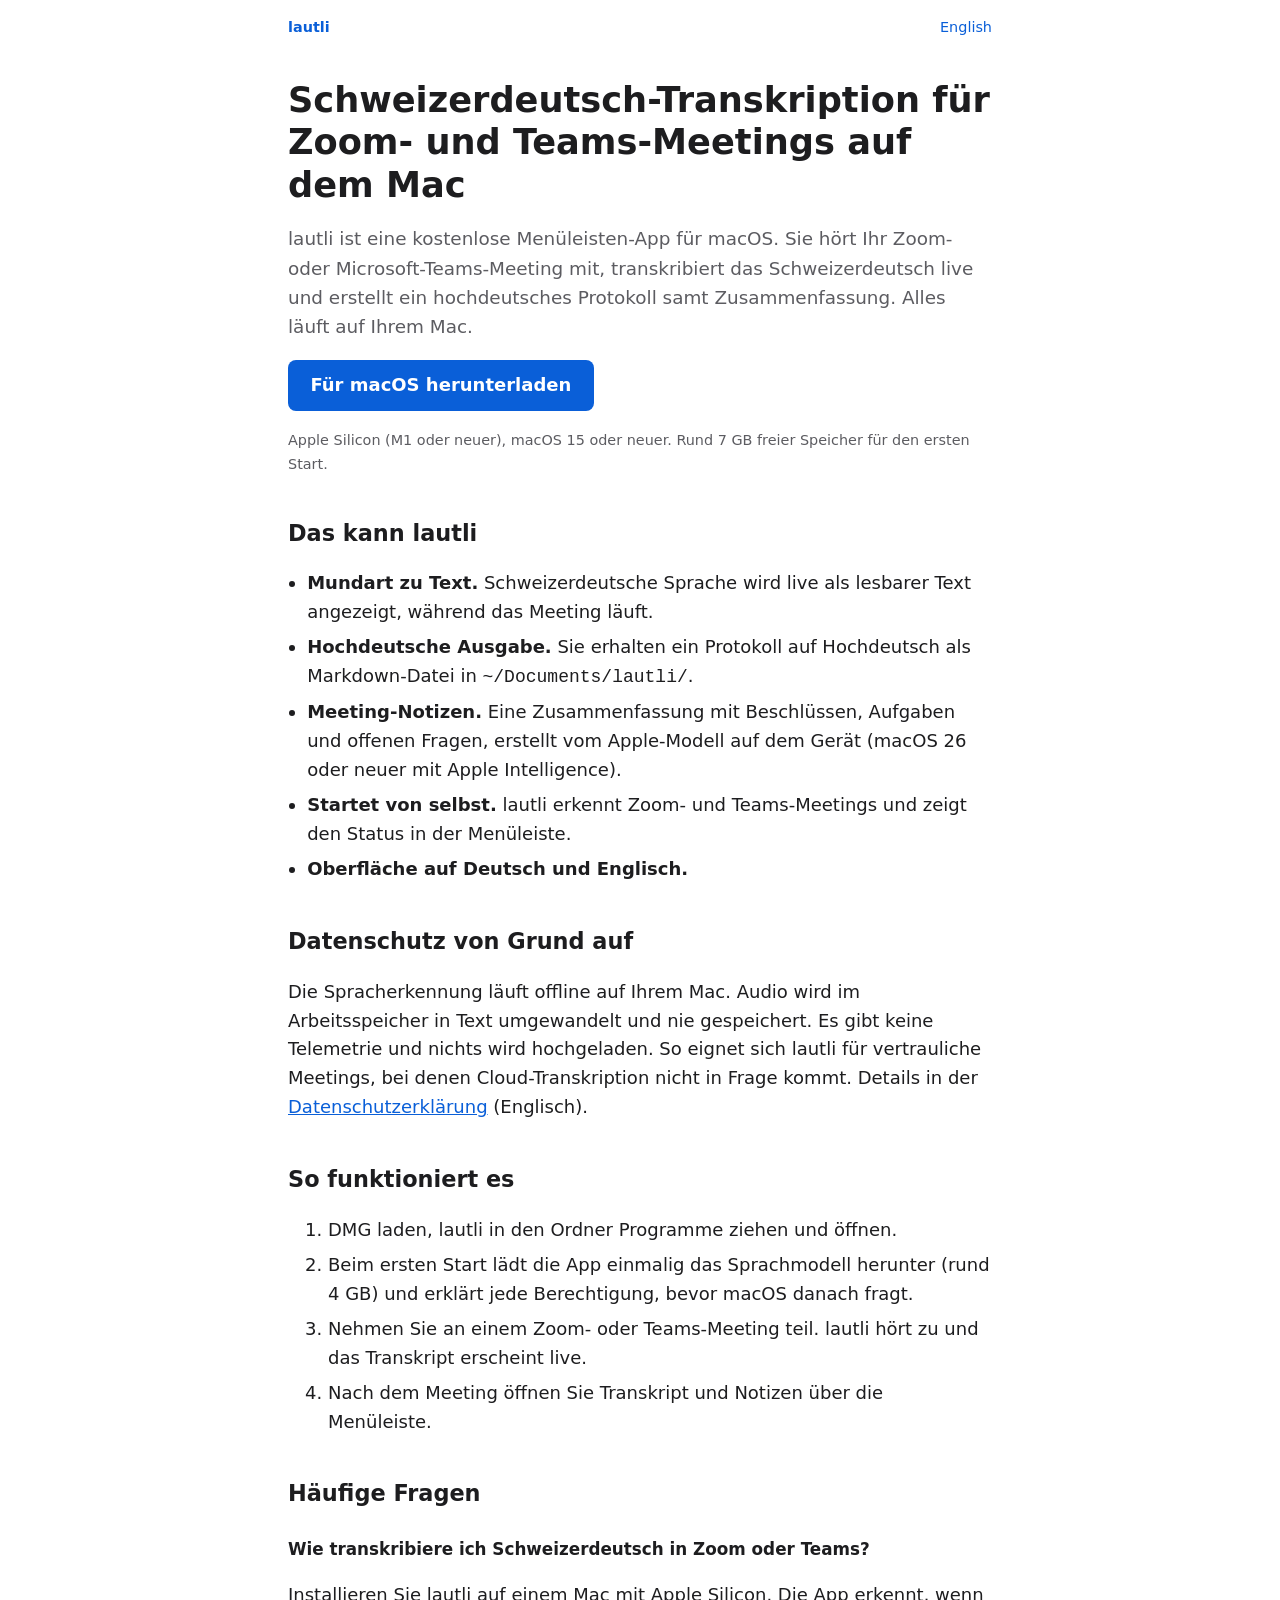
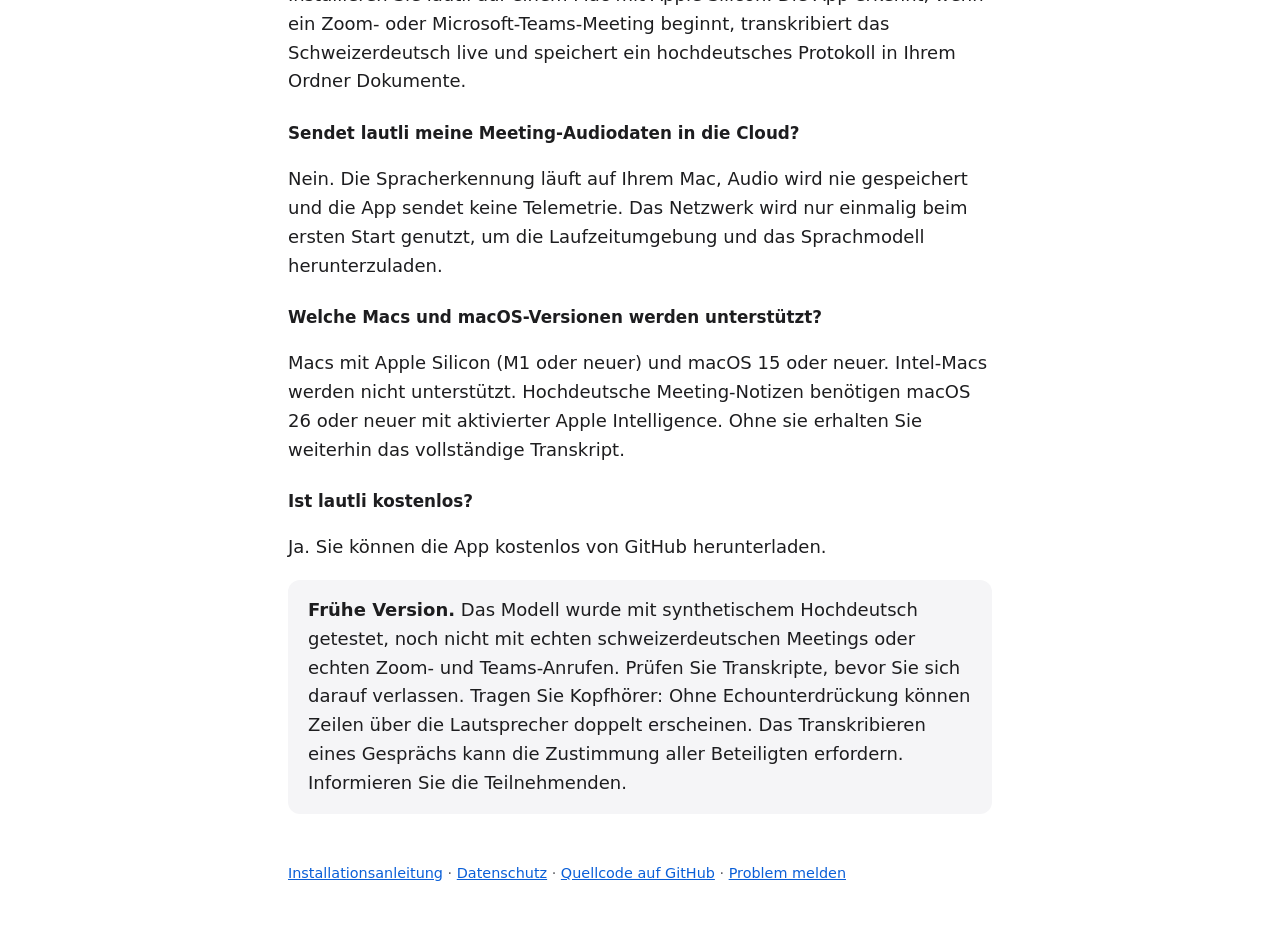
==== docs/de/index.html @ 3ae60685 "feat(docs): add German landing page and SEO metadata - Add a German landing page at docs/de/ and hre" ====
<!doctype html>
<html lang="de">
  <head>
    <meta charset="utf-8" />
    <meta name="viewport" content="width=device-width, initial-scale=1" />
    <meta
      http-equiv="Content-Security-Policy"
      content="default-src 'none'; style-src 'self'; img-src 'self'; base-uri 'none'; form-action 'none'"
    />
    <title>
      lautli: Schweizerdeutsch-Transkription für Zoom und Teams auf dem Mac
    </title>
    <meta
      name="description"
      content="lautli ist eine kostenlose macOS-Menüleisten-App, die Schweizerdeutsch in Zoom- und Microsoft-Teams-Meetings live und offline transkribiert und ein hochdeutsches Protokoll samt Zusammenfassung erstellt. Das Audio verlässt Ihren Mac nie."
    />
    <link rel="canonical" href="https://ameetmadan.github.io/lautli/de/" />
    <link
      rel="alternate"
      hreflang="en"
      href="https://ameetmadan.github.io/lautli/"
    />
    <link
      rel="alternate"
      hreflang="de"
      href="https://ameetmadan.github.io/lautli/de/"
    />
    <link
      rel="alternate"
      hreflang="x-default"
      href="https://ameetmadan.github.io/lautli/"
    />
    <link rel="icon" type="image/png" sizes="32x32" href="../favicon-32.png" />
    <link rel="apple-touch-icon" href="../apple-touch-icon.png" />
    <link rel="stylesheet" href="../style.css" />
    <meta property="og:type" content="website" />
    <meta property="og:site_name" content="lautli" />
    <meta
      property="og:title"
      content="lautli: Schweizerdeutsch-Transkription für Zoom und Teams auf dem Mac"
    />
    <meta
      property="og:description"
      content="Schweizerdeutsche Meetings live und offline transkribieren, mit hochdeutschem Protokoll und Zusammenfassung. Das Audio verlässt Ihren Mac nie."
    />
    <meta property="og:url" content="https://ameetmadan.github.io/lautli/de/" />
    <meta
      property="og:image"
      content="https://ameetmadan.github.io/lautli/icon-512.png"
    />
    <meta property="og:locale" content="de" />
    <meta property="og:locale:alternate" content="en" />
    <meta name="twitter:card" content="summary" />
    <script type="application/ld+json">
      {
        "@context": "https://schema.org",
        "@graph": [
          {
            "@type": "SoftwareApplication",
            "name": "lautli",
            "applicationCategory": "BusinessApplication",
            "operatingSystem": "macOS 15 oder neuer, Apple Silicon",
            "description": "macOS-Menüleisten-App, die Schweizerdeutsch in Zoom- und Microsoft-Teams-Meetings live und auf dem Gerät transkribiert und ein hochdeutsches Protokoll samt Zusammenfassung erstellt.",
            "url": "https://ameetmadan.github.io/lautli/de/",
            "image": "https://ameetmadan.github.io/lautli/icon-512.png",
            "downloadUrl": "https://github.com/ameetmadan/lautli/releases/latest",
            "inLanguage": ["de", "en"],
            "offers": { "@type": "Offer", "price": "0", "priceCurrency": "CHF" }
          },
          {
            "@type": "FAQPage",
            "mainEntity": [
              {
                "@type": "Question",
                "name": "Wie transkribiere ich Schweizerdeutsch in Zoom oder Teams?",
                "acceptedAnswer": {
                  "@type": "Answer",
                  "text": "Installieren Sie lautli auf einem Mac mit Apple Silicon. Die App erkennt, wenn ein Zoom- oder Microsoft-Teams-Meeting beginnt, transkribiert das Schweizerdeutsch live und speichert ein hochdeutsches Protokoll in Ihrem Ordner Dokumente."
                }
              },
              {
                "@type": "Question",
                "name": "Sendet lautli meine Meeting-Audiodaten in die Cloud?",
                "acceptedAnswer": {
                  "@type": "Answer",
                  "text": "Nein. Die Spracherkennung läuft auf Ihrem Mac, Audio wird nie gespeichert und die App sendet keine Telemetrie. Das Netzwerk wird nur einmalig beim ersten Start genutzt, um die Laufzeitumgebung und das Sprachmodell herunterzuladen."
                }
              },
              {
                "@type": "Question",
                "name": "Welche Macs und macOS-Versionen werden unterstützt?",
                "acceptedAnswer": {
                  "@type": "Answer",
                  "text": "Macs mit Apple Silicon (M1 oder neuer) und macOS 15 oder neuer. Intel-Macs werden nicht unterstützt. Hochdeutsche Meeting-Notizen benötigen macOS 26 oder neuer mit aktivierter Apple Intelligence."
                }
              },
              {
                "@type": "Question",
                "name": "Ist lautli kostenlos?",
                "acceptedAnswer": {
                  "@type": "Answer",
                  "text": "Ja. Sie können die App kostenlos von GitHub herunterladen."
                }
              }
            ]
          }
        ]
      }
    </script>
  </head>
  <body>
    <header>
      <a href="./"><strong>lautli</strong></a>
      <nav aria-label="Sprache">
        <a href="../" hreflang="en" lang="en">English</a>
      </nav>
    </header>
    <main>
      <h1>
        Schweizerdeutsch-Transkription für Zoom- und Teams-Meetings auf dem Mac
      </h1>
      <p class="lead">
        lautli ist eine kostenlose Menüleisten-App für macOS. Sie hört Ihr Zoom-
        oder Microsoft-Teams-Meeting mit, transkribiert das Schweizerdeutsch
        live und erstellt ein hochdeutsches Protokoll samt Zusammenfassung.
        Alles läuft auf Ihrem Mac.
      </p>
      <p>
        <a
          class="button"
          href="https://github.com/ameetmadan/lautli/releases/latest"
          >Für macOS herunterladen</a
        >
      </p>
      <p class="note">
        Apple Silicon (M1 oder neuer), macOS 15 oder neuer. Rund 7 GB freier
        Speicher für den ersten Start.
      </p>

      <h2>Das kann lautli</h2>
      <ul>
        <li>
          <strong>Mundart zu Text.</strong> Schweizerdeutsche Sprache wird live
          als lesbarer Text angezeigt, während das Meeting läuft.
        </li>
        <li>
          <strong>Hochdeutsche Ausgabe.</strong> Sie erhalten ein Protokoll auf
          Hochdeutsch als Markdown-Datei in <code>~/Documents/lautli/</code>.
        </li>
        <li>
          <strong>Meeting-Notizen.</strong> Eine Zusammenfassung mit
          Beschlüssen, Aufgaben und offenen Fragen, erstellt vom Apple-Modell
          auf dem Gerät (macOS 26 oder neuer mit Apple Intelligence).
        </li>
        <li>
          <strong>Startet von selbst.</strong> lautli erkennt Zoom- und
          Teams-Meetings und zeigt den Status in der Menüleiste.
        </li>
        <li><strong>Oberfläche auf Deutsch und Englisch.</strong></li>
      </ul>

      <h2>Datenschutz von Grund auf</h2>
      <p>
        Die Spracherkennung läuft offline auf Ihrem Mac. Audio wird im
        Arbeitsspeicher in Text umgewandelt und nie gespeichert. Es gibt keine
        Telemetrie und nichts wird hochgeladen. So eignet sich lautli für
        vertrauliche Meetings, bei denen Cloud-Transkription nicht in Frage
        kommt. Details in der
        <a href="https://github.com/ameetmadan/lautli/blob/main/PRIVACY.md"
          >Datenschutzerklärung</a
        >
        (Englisch).
      </p>

      <h2>So funktioniert es</h2>
      <ol>
        <li>DMG laden, lautli in den Ordner Programme ziehen und öffnen.</li>
        <li>
          Beim ersten Start lädt die App einmalig das Sprachmodell herunter
          (rund 4 GB) und erklärt jede Berechtigung, bevor macOS danach fragt.
        </li>
        <li>
          Nehmen Sie an einem Zoom- oder Teams-Meeting teil. lautli hört zu und
          das Transkript erscheint live.
        </li>
        <li>
          Nach dem Meeting öffnen Sie Transkript und Notizen über die
          Menüleiste.
        </li>
      </ol>

      <h2>Häufige Fragen</h2>
      <h3>Wie transkribiere ich Schweizerdeutsch in Zoom oder Teams?</h3>
      <p>
        Installieren Sie lautli auf einem Mac mit Apple Silicon. Die App
        erkennt, wenn ein Zoom- oder Microsoft-Teams-Meeting beginnt,
        transkribiert das Schweizerdeutsch live und speichert ein hochdeutsches
        Protokoll in Ihrem Ordner Dokumente.
      </p>
      <h3>Sendet lautli meine Meeting-Audiodaten in die Cloud?</h3>
      <p>
        Nein. Die Spracherkennung läuft auf Ihrem Mac, Audio wird nie
        gespeichert und die App sendet keine Telemetrie. Das Netzwerk wird nur
        einmalig beim ersten Start genutzt, um die Laufzeitumgebung und das
        Sprachmodell herunterzuladen.
      </p>
      <h3>Welche Macs und macOS-Versionen werden unterstützt?</h3>
      <p>
        Macs mit Apple Silicon (M1 oder neuer) und macOS 15 oder neuer.
        Intel-Macs werden nicht unterstützt. Hochdeutsche Meeting-Notizen
        benötigen macOS 26 oder neuer mit aktivierter Apple Intelligence. Ohne
        sie erhalten Sie weiterhin das vollständige Transkript.
      </p>
      <h3>Ist lautli kostenlos?</h3>
      <p>Ja. Sie können die App kostenlos von GitHub herunterladen.</p>

      <div class="card">
        <strong>Frühe Version.</strong> Das Modell wurde mit synthetischem
        Hochdeutsch getestet, noch nicht mit echten schweizerdeutschen Meetings
        oder echten Zoom- und Teams-Anrufen. Prüfen Sie Transkripte, bevor Sie
        sich darauf verlassen. Tragen Sie Kopfhörer: Ohne Echounterdrückung
        können Zeilen über die Lautsprecher doppelt erscheinen. Das
        Transkribieren eines Gesprächs kann die Zustimmung aller Beteiligten
        erfordern. Informieren Sie die Teilnehmenden.
      </div>
    </main>
    <footer>
      <a href="https://github.com/ameetmadan/lautli#readme"
        >Installationsanleitung</a
      >
      ·
      <a href="https://github.com/ameetmadan/lautli/blob/main/PRIVACY.md"
        >Datenschutz</a
      >
      ·
      <a href="https://github.com/ameetmadan/lautli">Quellcode auf GitHub</a> ·
      <a href="https://github.com/ameetmadan/lautli/issues">Problem melden</a>
    </footer>
  </body>
</html>
---- docs/style.css ----
:root {
  color-scheme: light dark;
  --fg: #1d1d1f;
  --bg: #fff;
  --muted: #5c5c61;
  --accent: #0a5fd8;
  --card: #f5f5f7;
}
@media (prefers-color-scheme: dark) {
  :root {
    --fg: #f5f5f7;
    --bg: #1d1d1f;
    --muted: #a1a1a6;
    --accent: #6cb0ff;
    --card: #2a2a2d;
  }
}
body {
  font:
    18px/1.6 -apple-system,
    system-ui,
    sans-serif;
  margin: 0;
  color: var(--fg);
  background: var(--bg);
}
header,
main,
footer {
  max-width: 44rem;
  margin: 0 auto;
  padding: 0 1rem;
}
header {
  display: flex;
  justify-content: space-between;
  align-items: center;
  padding-top: 1rem;
  font-size: 0.9rem;
}
header a {
  text-decoration: none;
}
h1 {
  font-size: 2.2rem;
  line-height: 1.2;
  margin: 2.5rem 0 1rem;
}
h2 {
  font-size: 1.4rem;
  margin: 2.5rem 0 0.5rem;
}
h3 {
  font-size: 1.05rem;
  margin: 1.5rem 0 0.25rem;
}
a {
  color: var(--accent);
}
.lead {
  font-size: 1.15rem;
  color: var(--muted);
}
.button {
  display: inline-block;
  padding: 0.7rem 1.4rem;
  background: #0a5fd8;
  color: #fff;
  border-radius: 0.5rem;
  text-decoration: none;
  font-weight: 600;
}
.note {
  font-size: 0.9rem;
  color: var(--muted);
}
ul {
  padding-left: 1.2rem;
}
li {
  margin: 0.4rem 0;
}
.card {
  background: var(--card);
  border-radius: 0.75rem;
  padding: 1rem 1.25rem;
  margin: 1rem 0;
}
footer {
  margin-top: 3rem;
  padding-bottom: 3rem;
  font-size: 0.9rem;
  color: var(--muted);
}
:focus-visible {
  outline: 3px solid var(--accent);
  outline-offset: 2px;
}
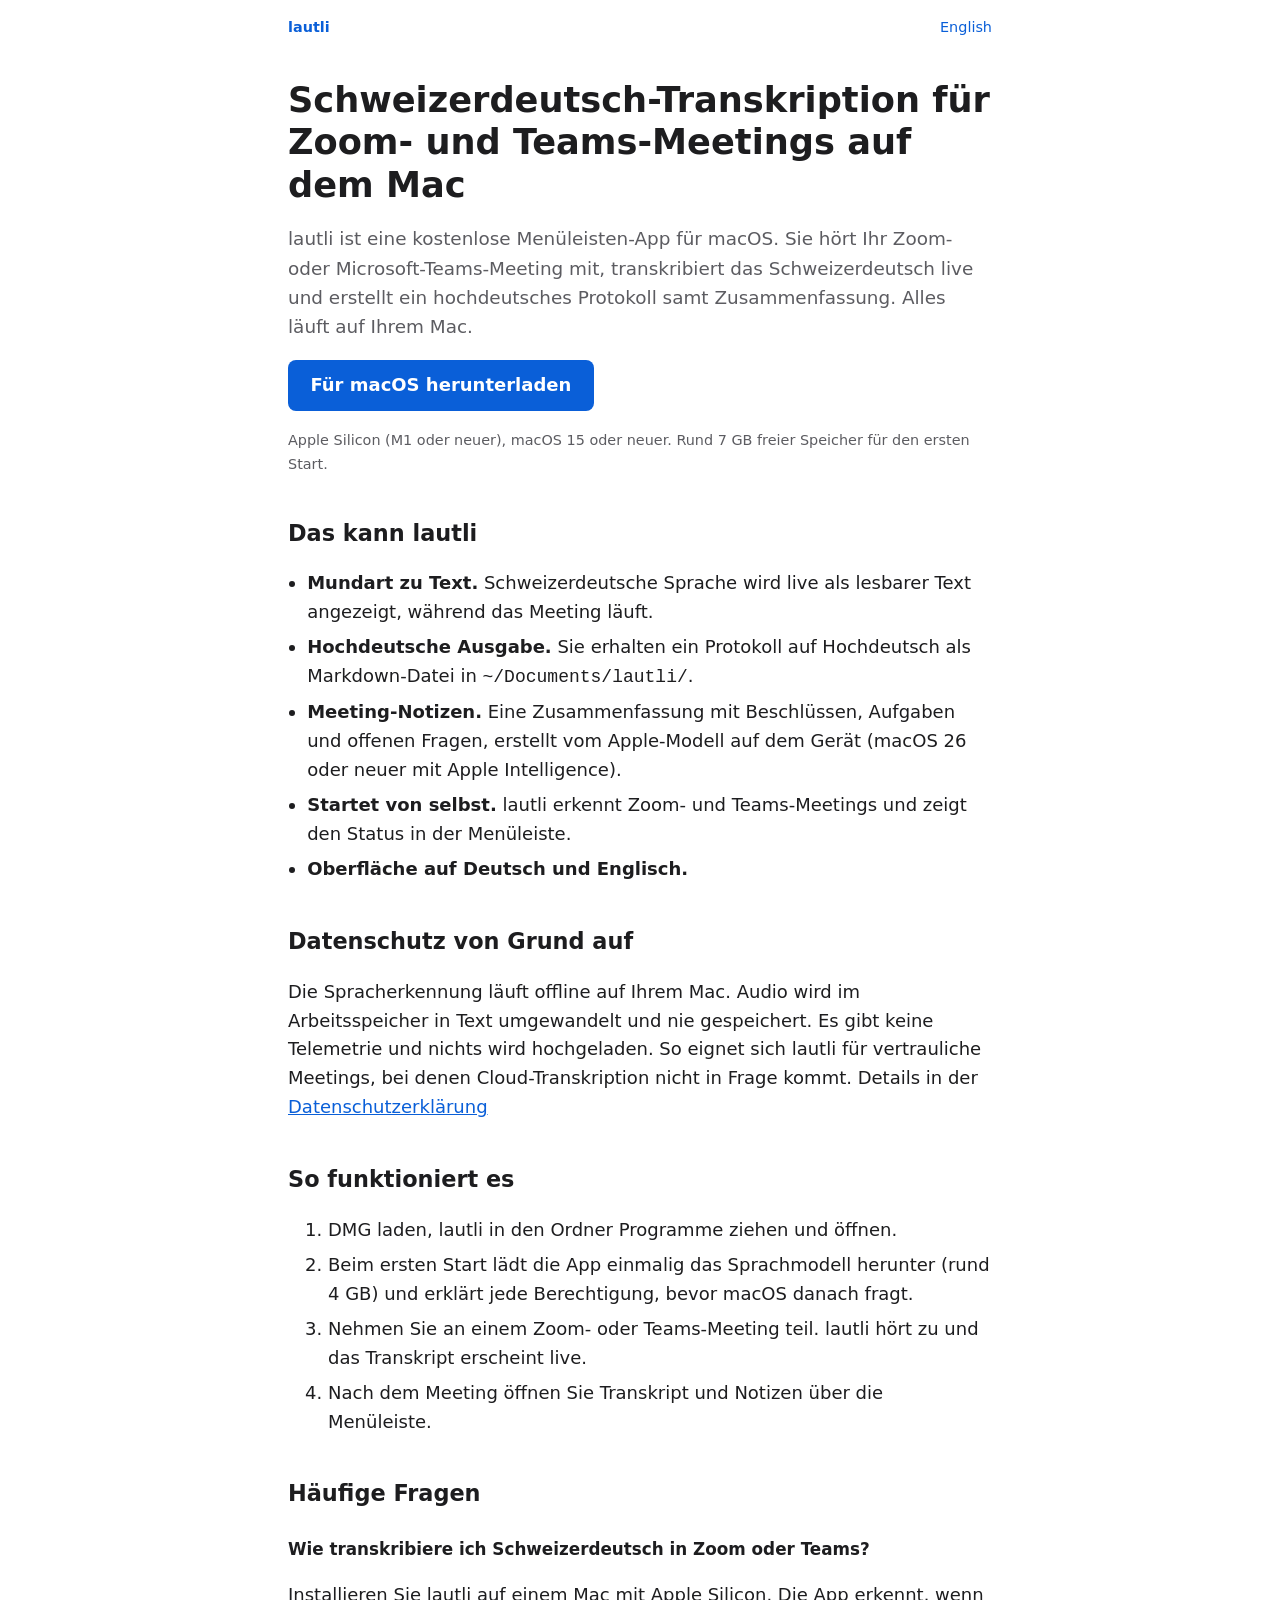
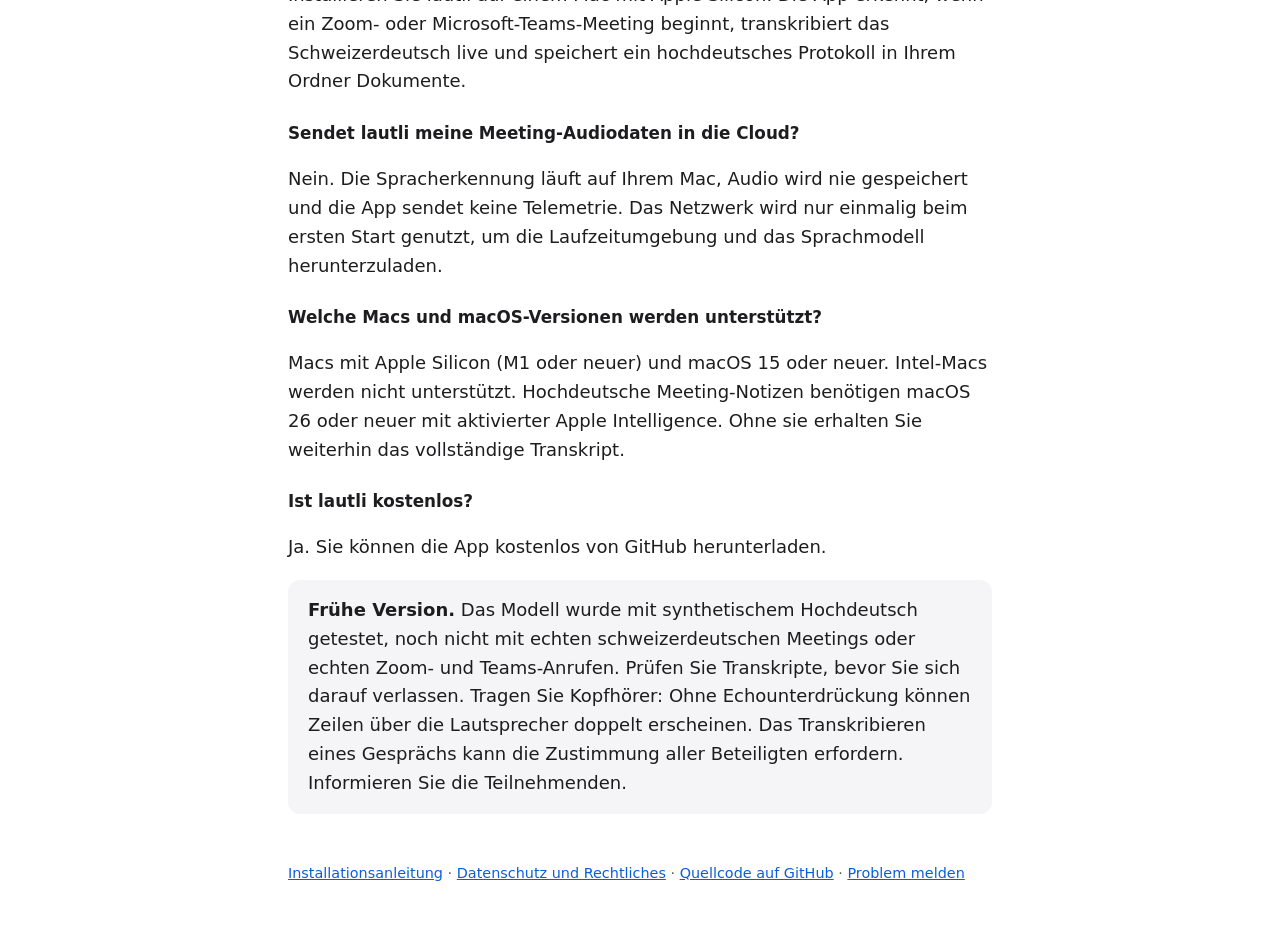
==== commit 8aca9799: "feat(docs): add legal page to the landing page Privacy, recording consent and third-party licenses w" ====
--- a/docs/de/index.html
+++ b/docs/de/index.html
@@ -166,10 +166,7 @@
         Telemetrie und nichts wird hochgeladen. So eignet sich lautli für
         vertrauliche Meetings, bei denen Cloud-Transkription nicht in Frage
         kommt. Details in der
-        <a href="https://github.com/ameetmadan/lautli/blob/main/PRIVACY.md"
-          >Datenschutzerklärung</a
-        >
-        (Englisch).
+        <a href="legal/">Datenschutzerklärung</a>
       </p>
 
       <h2>So funktioniert es</h2>
@@ -229,9 +226,7 @@
         >Installationsanleitung</a
       >
       ·
-      <a href="https://github.com/ameetmadan/lautli/blob/main/PRIVACY.md"
-        >Datenschutz</a
-      >
+      <a href="legal/">Datenschutz und Rechtliches</a>
       ·
       <a href="https://github.com/ameetmadan/lautli">Quellcode auf GitHub</a> ·
       <a href="https://github.com/ameetmadan/lautli/issues">Problem melden</a>
--- a/docs/style.css
+++ b/docs/style.css
@@ -96,3 +96,15 @@
   outline: 3px solid var(--accent);
   outline-offset: 2px;
 }
+table {
+  border-collapse: collapse;
+  width: 100%;
+  font-size: 0.95rem;
+}
+th,
+td {
+  text-align: left;
+  vertical-align: top;
+  padding: 0.5rem 0.75rem 0.5rem 0;
+  border-bottom: 1px solid var(--card);
+}
